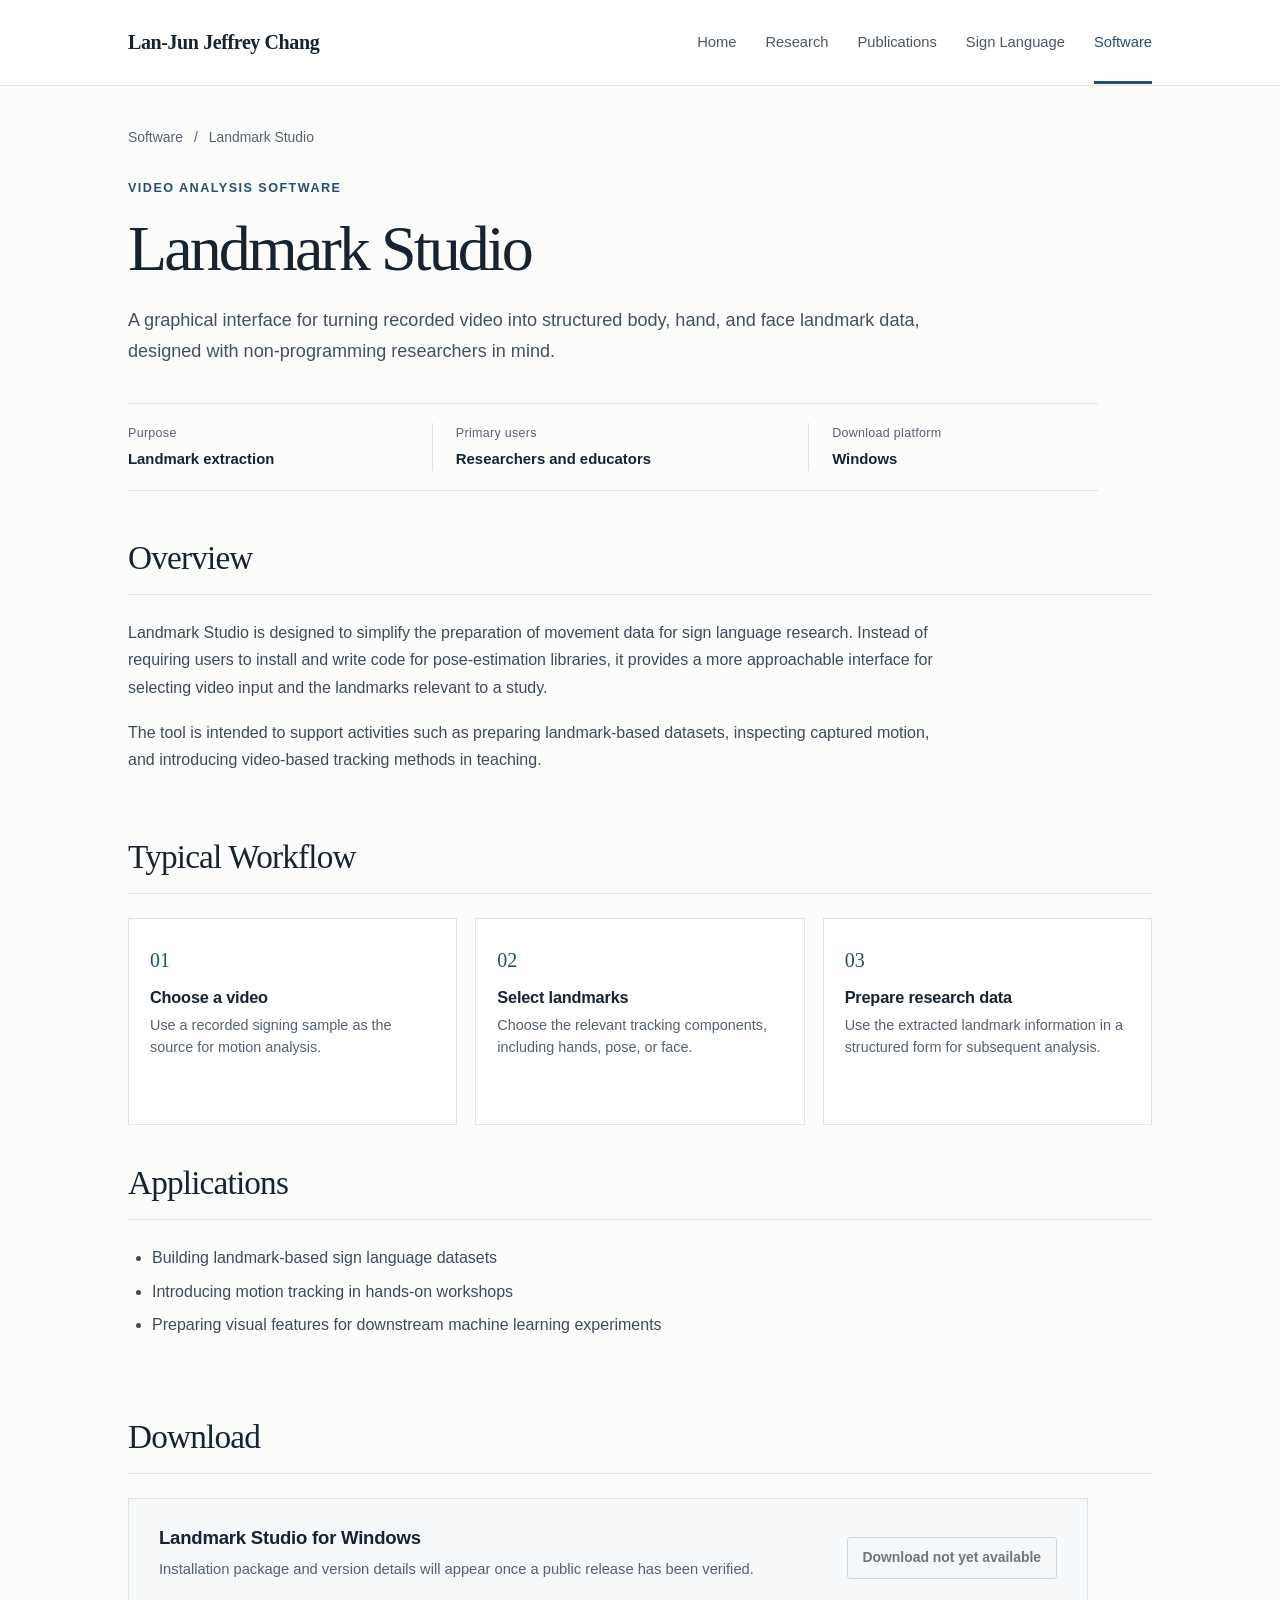
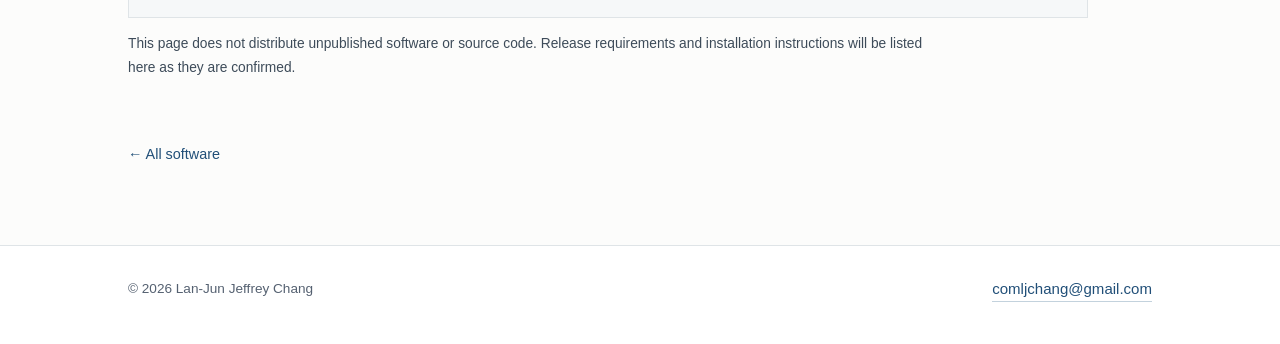
==== landmark-studio.html @ 0dfdbb39 "Add files via upload" ====
<!doctype html>
<html lang="en">
<head>
  <meta charset="utf-8">
  <meta name="viewport" content="width=device-width, initial-scale=1">
  <meta name="description" content="Landmark Studio: a graphical tool for extracting body, hand, and face landmarks from videos.">
  <meta name="theme-color" content="#ffffff">
  <title>Landmark Studio | Lan-Jun Jeffrey Chang</title>
  <link rel="icon" type="image/svg+xml" href="favicon.svg">
  <link rel="stylesheet" href="styles.css">
  <script src="software-links.js" defer></script>
  <script src="software-buttons.js" defer></script>
</head>
<body>
  <a class="skip-link" href="#main">Skip to content</a>
  <header class="site-header">
    <div class="container header-inner">
      <a class="site-name" href="index.html">Lan-Jun Jeffrey Chang</a>
      <nav class="site-nav" aria-label="Main navigation">
        <a href="index.html">Home</a>
        <a href="research.html">Research</a>
        <a href="publications.html">Publications</a>
        <a href="sign-language.html">Sign Language</a>
        <a href="software.html" aria-current="page">Software</a>
      </nav>
    </div>
  </header>
  <main id="main" class="container">
<nav class="breadcrumb" aria-label="Breadcrumb"><a href="software.html">Software</a><span aria-hidden="true">/</span><span>Landmark Studio</span></nav>
<section class="page-intro app-intro">
  <p class="eyebrow">Video analysis software</p>
  <h1>Landmark Studio</h1>
  <p class="summary">A graphical interface for turning recorded video into structured body, hand, and face landmark data, designed with non-programming researchers in mind.</p>
  <div class="app-quick-facts" aria-label="Software overview">
    <div><span class="fact-label">Purpose</span><strong>Landmark extraction</strong></div>
    <div><span class="fact-label">Primary users</span><strong>Researchers and educators</strong></div>
    <div><span class="fact-label">Download platform</span><strong>Windows</strong></div>
  </div>
</section>
<section class="content-section tool-overview">
  <h2>Overview</h2>
  <p>Landmark Studio is designed to simplify the preparation of movement data for sign language research. Instead of requiring users to install and write code for pose-estimation libraries, it provides a more approachable interface for selecting video input and the landmarks relevant to a study.</p>
  <p>The tool is intended to support activities such as preparing landmark-based datasets, inspecting captured motion, and introducing video-based tracking methods in teaching.</p>
</section>
<section class="content-section tool-workflow">
  <h2>Typical Workflow</h2>
  <ol class="workflow-grid">
    <li><span class="workflow-index">01</span><h3>Choose a video</h3><p>Use a recorded signing sample as the source for motion analysis.</p></li>
    <li><span class="workflow-index">02</span><h3>Select landmarks</h3><p>Choose the relevant tracking components, including hands, pose, or face.</p></li>
    <li><span class="workflow-index">03</span><h3>Prepare research data</h3><p>Use the extracted landmark information in a structured form for subsequent analysis.</p></li>
  </ol>
</section>
<section class="content-section">
  <h2>Applications</h2>
  <ul class="app-bullet-list">
    <li>Building landmark-based sign language datasets</li>
    <li>Introducing motion tracking in hands-on workshops</li>
    <li>Preparing visual features for downstream machine learning experiments</li>
  </ul>
</section>
<section class="content-section download-section" id="download">
  <h2>Download</h2>
  <div class="download-panel">
    <div>
      <h3>Landmark Studio for Windows</h3>
      <p>Installation package and version details will appear once a public release has been verified.</p>
      <p class="release-meta" data-release-version="landmark"></p>
    </div>
    <div class="download-panel-action">
      <a class="download-link" data-download-link="landmark" hidden href="#" target="_blank" rel="noopener noreferrer">Download for Windows <span aria-hidden="true">↗</span></a>
      <span class="download-unavailable" data-download-pending="landmark">Download not yet available</span>
    </div>
  </div>
  <p class="software-note">This page does not distribute unpublished software or source code. Release requirements and installation instructions will be listed here as they are confirmed.</p>
</section>
<p class="tool-back-link"><a href="software.html">← All software</a></p>
  </main>
  <footer class="site-footer">
    <div class="container footer-inner">
      <p>© 2026 Lan-Jun Jeffrey Chang</p>
      <a class="footer-email" href="mailto:comljchang@gmail.com">comljchang@gmail.com</a>
    </div>
  </footer>
</body>
</html>
---- styles.css ----
:root{
  color-scheme: light;
  --page:#fcfcfb;
  --paper:#ffffff;
  --ink:#162331;
  --muted:#556171;
  --soft:#737e89;
  --accent:#214f78;
  --accent-hover:#123957;
  --line:#dfe4e7;
  --soft-bg:#f6f8f9;
  --max:1080px;
}
*, *::before, *::after{box-sizing:border-box}
html{scroll-behavior:smooth}
body{margin:0;background:var(--page);color:var(--ink);font-family: -apple-system,BlinkMacSystemFont,"Segoe UI",Roboto,"Noto Sans",Arial,sans-serif;font-size:16px;line-height:1.72;-webkit-font-smoothing:antialiased}
a{color:var(--accent);text-underline-offset:3px}
a:hover{color:var(--accent-hover)}
a:focus-visible{outline:3px solid #729ec5;outline-offset:4px;border-radius:2px}
button:focus-visible{outline:3px solid #729ec5;outline-offset:4px}
img{max-width:100%;height:auto}
p{margin:0 0 1.1rem}
h1,h2,h3{margin:0;font-weight:600;line-height:1.23;letter-spacing:-.025em}
h1,h2{font-family:Georgia,"Times New Roman",serif}
h1{font-size:clamp(2.55rem,5vw,4.15rem);font-weight:500;line-height:1.08;letter-spacing:-.045em}
h2{font-size:clamp(1.65rem,2.6vw,2.1rem);font-weight:500}
h3{font-size:1.12rem;font-weight:650;letter-spacing:-.012em}
.container{max-width:var(--max);margin:0 auto;padding:0 28px}
.skip-link{position:absolute;z-index:10;top:-80px;left:15px;background:#fff;padding:8px 14px}
.skip-link:focus{top:9px}
.site-header{background:var(--paper);border-bottom:1px solid var(--line)}
.header-inner{display:flex;align-items:center;justify-content:space-between;min-height:85px;gap:20px}
.site-name{font-family:Georgia,"Times New Roman",serif;font-size:1.25rem;text-decoration:none;color:var(--ink);font-weight:600;letter-spacing:-.02em;white-space:nowrap}
.site-name:hover{color:var(--accent)}
.site-nav{display:flex;align-items:center;gap:29px;flex-wrap:wrap}
.site-nav a{font-size:.92rem;text-decoration:none;color:#4c5662;padding:29px 0 25px;border-bottom:3px solid transparent;white-space:nowrap}
.site-nav a:hover,.site-nav a[aria-current="page"]{color:var(--accent);border-bottom-color:var(--accent)}
.site-footer{border-top:1px solid var(--line);padding:30px 0 42px;margin-top:78px;background:var(--paper);font-size:.85rem;color:var(--muted)}
.footer-inner{display:flex;justify-content:space-between;align-items:center;gap:18px;flex-wrap:wrap}
.footer-inner p{margin:0}
.footer-links{display:flex;gap:20px;flex-wrap:wrap}
.footer-links a{text-decoration:none}
.footer-links a:hover{text-decoration:underline}
.home-intro{padding:76px 0 58px;display:grid;grid-template-columns:300px minmax(0,1fr);gap:65px;align-items:start}
.portrait{margin:0}
.portrait img{display:block;width:100%;aspect-ratio:4/5;object-fit:cover;object-position:center top;border:1px solid var(--line);background:#e7ebed}
.portrait figcaption{margin-top:10px;font-size:.75rem;color:var(--soft)}
.eyebrow{font-size:.79rem;font-weight:650;color:var(--accent);text-transform:uppercase;letter-spacing:.115em;margin:0 0 14px}
.home-intro .subtitle{font-size:1.16rem;color:var(--accent);margin:14px 0 24px;line-height:1.5}
.home-intro .bio{max-width:650px;font-size:1.025rem;color:#354453}
.home-intro .bio p:last-child{margin-bottom:0}
.academic-links{margin:22px 0 0;display:flex;align-items:center;gap:20px;flex-wrap:wrap;font-size:.91rem}
.academic-links a{font-weight:600;text-decoration:none;border-bottom:1px solid #aac1d2}
.academic-links a:hover{border-bottom-color:currentColor}
.section{padding:39px 0 7px}
.section-title{border-bottom:1px solid var(--line);padding-bottom:15px;margin-bottom:24px}
.section-title h2{margin:0}
.section-intro{max-width:790px;color:var(--muted);margin-top:12px}
.interests{display:grid;grid-template-columns:repeat(2,minmax(0,1fr));gap:10px 38px;list-style:none;padding:0;margin:0}
.interests li{border-bottom:1px solid #e8ecee;padding:11px 0 13px;display:flex;gap:12px;color:#344454}
.interests li::before{content:"";width:6px;height:6px;margin-top:11px;flex:0 0 auto;background:var(--accent);border-radius:50%}
.experience-grid{display:grid;grid-template-columns:1fr 1fr;gap:52px}
.entry{display:grid;grid-template-columns:112px 1fr;gap:18px;padding:20px 0;border-bottom:1px solid #e5e9ed}
.entry:first-child{padding-top:5px}
.entry .date{font-size:.87rem;color:var(--muted);padding-top:2px;white-space:nowrap}
.entry h3{font-size:1.02rem;margin-bottom:6px}
.entry p{font-size:.92rem;color:var(--muted);margin:0;line-height:1.55}
.paper{display:grid;grid-template-columns:61px 1fr;gap:20px;padding:20px 0 22px;border-bottom:1px solid #e5e9ed}
.paper:first-child{padding-top:1px}
.paper-year{font-size:.91rem;color:var(--muted);padding-top:2px}
.paper h3{font-size:1.08rem;line-height:1.45;font-weight:650;margin:0 0 7px}
.paper h3 a{text-decoration:none;color:var(--ink)}
.paper h3 a:hover{text-decoration:underline;color:var(--accent)}
.paper p{margin:0 0 7px;color:var(--muted);font-size:.94rem}
.paper .journal{font-style:italic}
.paper-links{margin-top:4px;display:flex;gap:18px;flex-wrap:wrap;font-size:.88rem}
.paper-links a{text-decoration:none;font-weight:600}
.text-link{display:inline-block;text-decoration:none;font-size:.94rem;font-weight:650;margin-top:18px}
.text-link:hover{text-decoration:underline}
.page-intro{padding:65px 0 35px;max-width:850px}
.page-intro .summary{font-size:1.13rem;color:#42515f;max-width:760px;margin:22px 0 0}
.content-section{padding:34px 0 12px}
.content-section h2{border-bottom:1px solid var(--line);padding-bottom:15px;margin-bottom:24px}
.content-section h3{margin:24px 0 9px}
.content-section p{max-width:810px;color:#3d4b59}
.content-section ul{padding-left:24px;color:#3d4b59}
.content-section li{padding-bottom:6px;max-width:770px}
.project{padding:17px 0 24px;border-bottom:1px solid #e5e9ed}
.project:first-child{padding-top:0}
.project h3{margin:0 0 10px;font-size:1.16rem}
.project p{margin-bottom:8px}
.project .project-keywords{font-size:.86rem;color:var(--muted);margin:10px 0 0}
.note{border-left:3px solid #8eaac1;background:var(--soft-bg);padding:15px 19px;font-size:.89rem;color:var(--muted);max-width:820px;margin-top:22px}
.stack{display:grid;grid-template-columns:1fr 1fr;gap:42px;margin-top:6px}
.stack h3{margin-top:0}
.small-list{list-style:none;margin:0;padding:0}
.small-list li{padding:9px 0;border-bottom:1px solid #e5e9ed;color:#3e4c59}
.contact-inline{font-size:.95rem;color:var(--muted)}
@media(max-width:900px){.home-intro{grid-template-columns:260px 1fr;gap:36px;padding-top:52px}.experience-grid{gap:30px}.entry{grid-template-columns:1fr;gap:0}.site-nav{gap:18px}}
@media(max-width:690px){.container{padding:0 21px}.header-inner{display:block;padding-top:14px;padding-bottom:9px;min-height:auto}.site-name{display:block;font-size:1.21rem}.site-nav{gap:21px;margin-top:8px;flex-wrap:nowrap;overflow-x:auto;scrollbar-width:thin}.site-nav a{font-size:.86rem;padding:12px 0 10px}.home-intro{display:flex;flex-direction:column;gap:30px;padding:35px 0 30px}.portrait{width:min(100%,300px)}.portrait figcaption{margin-top:7px}.home-intro .subtitle{margin:14px 0 20px}.interests,.experience-grid,.stack{grid-template-columns:1fr}.section{padding-top:28px}.page-intro{padding:45px 0 22px}.page-intro .summary{font-size:1.045rem}.site-footer{margin-top:55px}.entry{grid-template-columns:98px 1fr;gap:12px}}
@media(max-width:385px){.container{padding:0 16px}.paper{grid-template-columns:1fr;gap:5px}.entry{grid-template-columns:1fr;gap:2px}.site-nav{gap:18px}}
@media(prefers-reduced-motion:reduce){html{scroll-behavior:auto}}

/* Scholar site updates — November 2026 */
.home-intro{grid-template-columns:280px minmax(0,1fr);gap:56px;padding:76px 0 46px}
.portrait img{aspect-ratio:1157/1536;object-fit:contain;object-position:center top;border:1px solid var(--line);background:#f3f5f7}
.home-intro .bio{font-size:1rem;max-width:730px}
.contact-link,.footer-email{font-size:.94rem;text-decoration:none;color:var(--accent);border-bottom:1px solid #c3d2dd}
.contact-link:hover,.footer-email:hover{border-bottom-color:var(--accent)}
.section{padding:39px 0 14px}
.timeline{max-width:900px}
.timeline .entry{grid-template-columns:165px minmax(0,1fr);gap:22px;padding:19px 0 21px}
.timeline .entry .date{font-size:.88rem;white-space:normal}
.timeline .entry h3{font-size:1.06rem;line-height:1.48}
.timeline .entry p{font-size:.95rem;color:#4b5965}
.timeline .entry .detail{margin-top:9px;color:#56636f;font-size:.9rem;line-height:1.65;max-width:680px}
.interests{grid-template-columns:repeat(2,minmax(0,1fr))}
.teaching-photo{margin:9px 0 34px;max-width:960px}
.teaching-photo img{display:block;width:100%;height:auto;border:1px solid var(--line);background:#f4f5f6}
.teaching-photo figcaption{font-size:.81rem;line-height:1.6;color:var(--muted);margin-top:9px}
@media(max-width:900px){.home-intro{grid-template-columns:240px 1fr;gap:33px;padding-top:52px}.timeline .entry{grid-template-columns:140px 1fr}}
@media(max-width:690px){.home-intro{display:flex;flex-direction:column;gap:28px;padding:35px 0 25px}.portrait{width:min(100%,265px)}.timeline .entry{grid-template-columns:122px 1fr;gap:12px}.interests{grid-template-columns:1fr}.teaching-photo{margin:8px 0 27px}}
@media(max-width:420px){.timeline .entry{grid-template-columns:1fr;gap:6px}}

/* Sign Language: accessible software tools */
.mission-section{padding-top:8px}
.mission-section p{max-width:860px}
.software-section{padding-top:28px}
.software-section > p{max-width:890px}
.software-grid{display:grid;grid-template-columns:repeat(2,minmax(0,1fr));gap:22px;margin-top:23px}
.software-item{border:1px solid var(--line);background:var(--paper);padding:26px 25px 25px;display:flex;flex-direction:column;align-items:flex-start;min-height:286px}
.software-item h3{margin:0 0 11px;font-size:1.1rem}
.software-item p{margin:0 0 24px;font-size:.95rem;line-height:1.66;color:#455464}
.download-unavailable,.download-link{display:inline-block;margin-top:auto;padding:10px 15px;font-size:.87rem;font-weight:600;line-height:1.4;border:1px solid #cdd7de;border-radius:3px}
.download-unavailable{background:#f4f6f7;color:#6c7680;cursor:not-allowed}
.download-link{background:var(--accent);color:#fff;text-decoration:none;border-color:var(--accent)}
.download-link:hover{background:var(--accent-hover);border-color:var(--accent-hover);color:#fff}
.software-note{font-size:.86rem;color:var(--muted);margin-top:14px}
@media(max-width:690px){.software-grid{grid-template-columns:1fr;gap:15px}.software-item{min-height:unset;padding:21px 19px}}

/* Ongoing avatar modeling project */
.project-status{font-size:.88rem;color:var(--muted);font-style:italic;margin-top:9px}

/* Academic software directory and individual tool pages. */
.breadcrumb{display:flex;gap:11px;align-items:center;padding:40px 0 0;font-size:.87rem;color:var(--muted)}
.breadcrumb a{color:var(--muted);text-decoration:none}
.breadcrumb a:hover{color:var(--accent);text-decoration:underline}
.app-intro{padding-top:28px;max-width:970px;padding-bottom:28px}
.tool-list-intro{padding-bottom:35px}
.app-intro .summary,.tool-list-intro .summary{max-width:810px}
.app-quick-facts{display:grid;grid-template-columns:1fr 1.25fr 1fr;gap:14px;border-top:1px solid var(--line);border-bottom:1px solid var(--line);margin-top:36px;padding:19px 0}
.app-quick-facts div{display:flex;flex-direction:column;gap:4px;padding-right:22px}
.app-quick-facts div+div{border-left:1px solid var(--line);padding-left:23px}
.fact-label{color:var(--muted);font-size:.78rem;letter-spacing:.025em}
.app-quick-facts strong{font-size:.93rem;font-weight:600;line-height:1.5}
.software-title-link{color:var(--ink);text-decoration:none}
.software-title-link:hover{color:var(--accent);text-decoration:underline}
.tool-type{font-size:.76rem!important;color:var(--accent)!important;font-weight:650;text-transform:uppercase;letter-spacing:.09em;margin-bottom:8px!important}
.software-item{min-height:305px}
.software-item .software-actions{margin-top:auto;display:flex;gap:10px 17px;align-items:center;flex-wrap:wrap}
.software-item .software-actions .plain-action{font-size:.87rem;font-weight:650;text-decoration:none}
.software-item .software-actions .plain-action:hover{text-decoration:underline}
.software-item .download-unavailable,.software-item .download-link{margin:0;padding:8px 11px;font-size:.8rem}
.software-item .download-unavailable{font-weight:500}
.software-directory{padding-top:15px}
.software-directory-grid{margin-top:16px}
.software-directory-grid .software-item{min-height:400px}
.simple-feature-list{margin:0 0 25px!important;padding:0 0 0 19px!important;font-size:.89rem;line-height:1.5;color:var(--muted)!important}
.simple-feature-list li{padding-bottom:4px!important}
.software-context p{max-width:855px}
.software-small-backlink{font-size:.94rem}
.tool-overview{padding-top:19px}
.tool-workflow{padding-bottom:0}
.workflow-grid{display:grid;grid-template-columns:repeat(3,minmax(0,1fr));gap:18px;list-style:none;counter-reset:none;padding:0!important;margin:12px 0 4px!important}
.workflow-grid li{border:1px solid var(--line);background:var(--paper);padding:24px 21px 26px;min-height:207px;max-width:none}
.workflow-grid h3{font-size:1.02rem;margin:9px 0 7px}
.workflow-grid p{font-size:.9rem;line-height:1.55;color:var(--muted);margin-bottom:0}
.workflow-index{font-family:Georgia,serif;color:var(--accent);font-size:1.25rem}
.app-bullet-list{padding-left:23px}
.app-bullet-list li{max-width:900px}
.download-panel{border:1px solid var(--line);background:var(--soft-bg);padding:28px 30px;display:grid;grid-template-columns:minmax(0,1fr) auto;gap:28px;align-items:center;max-width:960px}
.download-panel h3{margin:0 0 7px!important;font-size:1.16rem}
.download-panel p{font-size:.92rem;margin:0 0 7px;max-width:680px;color:var(--muted)}
.download-panel .download-link,.download-panel .download-unavailable{white-space:nowrap;margin:0}
.release-meta:empty{display:none}
.download-panel-action{display:flex;justify-content:flex-end}
.download-section{padding-top:44px}
.tool-back-link{font-size:.9rem;margin:33px 0 20px}
.tool-back-link a{text-decoration:none}
.tool-back-link a:hover{text-decoration:underline}
[hidden]{display:none!important}
@media(max-width:800px){.app-quick-facts{grid-template-columns:repeat(3,1fr)}.workflow-grid{gap:11px}.workflow-grid li{padding:19px 15px}.download-panel{grid-template-columns:1fr;gap:15px}.download-panel-action{justify-content:flex-start}}
@media(max-width:690px){.breadcrumb{padding-top:28px}.app-quick-facts{grid-template-columns:1fr;gap:0;padding:8px 0}.app-quick-facts div{padding:10px 0}.app-quick-facts div+div{border-left:none;border-top:1px solid var(--line);padding-left:0}.workflow-grid{grid-template-columns:1fr;gap:10px}.workflow-grid li{min-height:unset}.software-directory-grid .software-item{min-height:unset}.download-panel{padding:21px 19px}}
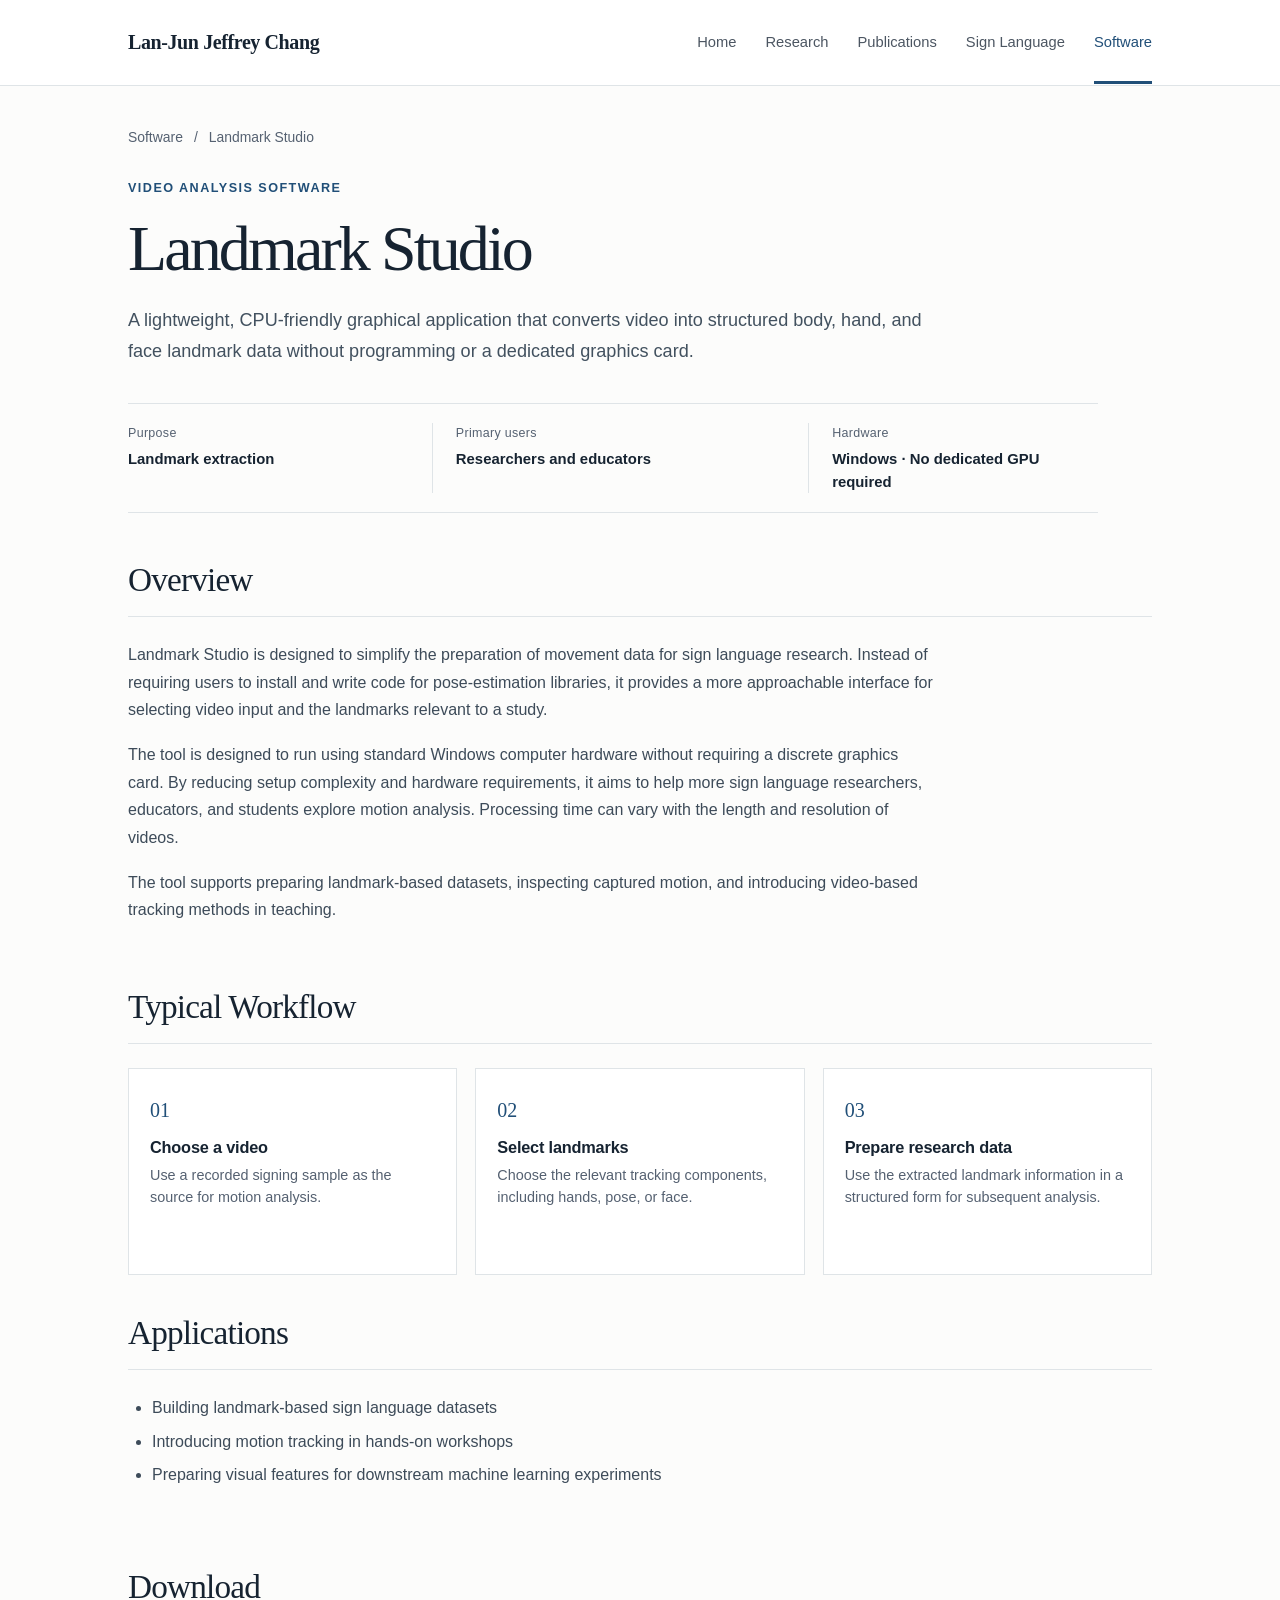
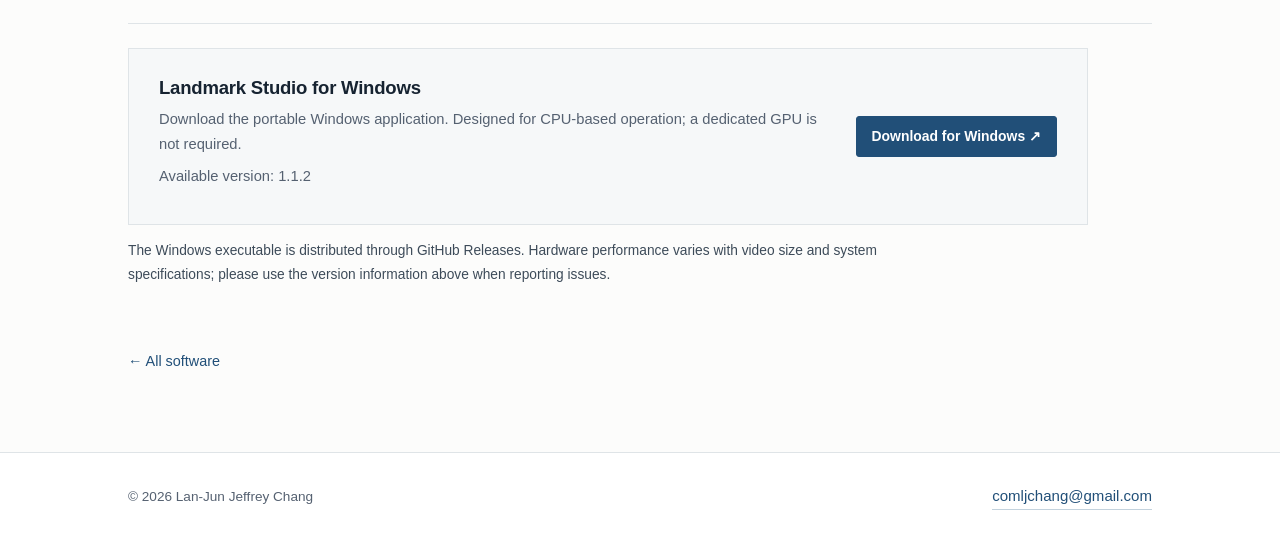
==== commit 0e9ab02f: "Add files via upload" ====
--- a/landmark-studio.html
+++ b/landmark-studio.html
@@ -30,17 +30,17 @@
 <section class="page-intro app-intro">
   <p class="eyebrow">Video analysis software</p>
   <h1>Landmark Studio</h1>
-  <p class="summary">A graphical interface for turning recorded video into structured body, hand, and face landmark data, designed with non-programming researchers in mind.</p>
+  <p class="summary">A lightweight, CPU-friendly graphical application that converts video into structured body, hand, and face landmark data without programming or a dedicated graphics card.</p>
   <div class="app-quick-facts" aria-label="Software overview">
     <div><span class="fact-label">Purpose</span><strong>Landmark extraction</strong></div>
     <div><span class="fact-label">Primary users</span><strong>Researchers and educators</strong></div>
-    <div><span class="fact-label">Download platform</span><strong>Windows</strong></div>
+    <div><span class="fact-label">Hardware</span><strong>Windows · No dedicated GPU required</strong></div>
   </div>
 </section>
 <section class="content-section tool-overview">
   <h2>Overview</h2>
   <p>Landmark Studio is designed to simplify the preparation of movement data for sign language research. Instead of requiring users to install and write code for pose-estimation libraries, it provides a more approachable interface for selecting video input and the landmarks relevant to a study.</p>
-  <p>The tool is intended to support activities such as preparing landmark-based datasets, inspecting captured motion, and introducing video-based tracking methods in teaching.</p>
+  <p>The tool is designed to run using standard Windows computer hardware without requiring a discrete graphics card. By reducing setup complexity and hardware requirements, it aims to help more sign language researchers, educators, and students explore motion analysis. Processing time can vary with the length and resolution of videos.</p><p>The tool supports preparing landmark-based datasets, inspecting captured motion, and introducing video-based tracking methods in teaching.</p>
 </section>
 <section class="content-section tool-workflow">
   <h2>Typical Workflow</h2>
@@ -63,7 +63,7 @@
   <div class="download-panel">
     <div>
       <h3>Landmark Studio for Windows</h3>
-      <p>Installation package and version details will appear once a public release has been verified.</p>
+      <p>Download the portable Windows application. Designed for CPU-based operation; a dedicated GPU is not required.</p>
       <p class="release-meta" data-release-version="landmark"></p>
     </div>
     <div class="download-panel-action">
@@ -71,7 +71,7 @@
       <span class="download-unavailable" data-download-pending="landmark">Download not yet available</span>
     </div>
   </div>
-  <p class="software-note">This page does not distribute unpublished software or source code. Release requirements and installation instructions will be listed here as they are confirmed.</p>
+  <p class="software-note">The Windows executable is distributed through GitHub Releases. Hardware performance varies with video size and system specifications; please use the version information above when reporting issues.</p>
 </section>
 <p class="tool-back-link"><a href="software.html">← All software</a></p>
   </main>
--- a/styles.css
+++ b/styles.css
@@ -191,3 +191,18 @@
 [hidden]{display:none!important}
 @media(max-width:800px){.app-quick-facts{grid-template-columns:repeat(3,1fr)}.workflow-grid{gap:11px}.workflow-grid li{padding:19px 15px}.download-panel{grid-template-columns:1fr;gap:15px}.download-panel-action{justify-content:flex-start}}
 @media(max-width:690px){.breadcrumb{padding-top:28px}.app-quick-facts{grid-template-columns:1fr;gap:0;padding:8px 0}.app-quick-facts div{padding:10px 0}.app-quick-facts div+div{border-left:none;border-top:1px solid var(--line);padding-left:0}.workflow-grid{grid-template-columns:1fr;gap:10px}.workflow-grid li{min-height:unset}.software-directory-grid .software-item{min-height:unset}.download-panel{padding:21px 19px}}
+
+/* Research demonstration: intentionally restrained academic design */
+.recognition-section{padding-top:35px}
+.recognition-feature{display:grid;grid-template-columns:minmax(0,1fr) 240px;gap:28px;align-items:center;border:1px solid var(--line);background:#fff;padding:28px 30px}
+.recognition-feature h3{font-family:Georgia,"Times New Roman",serif;font-size:1.52rem;font-weight:500;letter-spacing:-.025em;margin:0 0 15px}
+.recognition-feature p{margin-bottom:11px;max-width:705px}
+.recognition-feature .tool-type{margin-bottom:9px!important}
+.recognition-feature .recognition-context{color:var(--muted);font-size:.94rem}
+.recognition-meta{display:flex;flex-wrap:wrap;gap:7px 13px;margin-top:18px}
+.recognition-meta span{color:#617080;font-size:.79rem;border:1px solid var(--line);padding:4px 9px}
+.recognition-feature-action{display:flex;flex-direction:column;align-items:flex-start;justify-content:center;gap:9px}
+.recognition-open-link{display:inline-block;text-align:center;margin:0;white-space:nowrap}
+.recognition-feature .recognition-external-note{font-size:.8rem;color:var(--muted);margin:0;line-height:1.5}
+@media(max-width:780px){.recognition-feature{grid-template-columns:1fr;padding:23px 20px;gap:21px}.recognition-feature-action{align-items:flex-start}}
+@media(max-width:400px){.recognition-open-link{white-space:normal}}
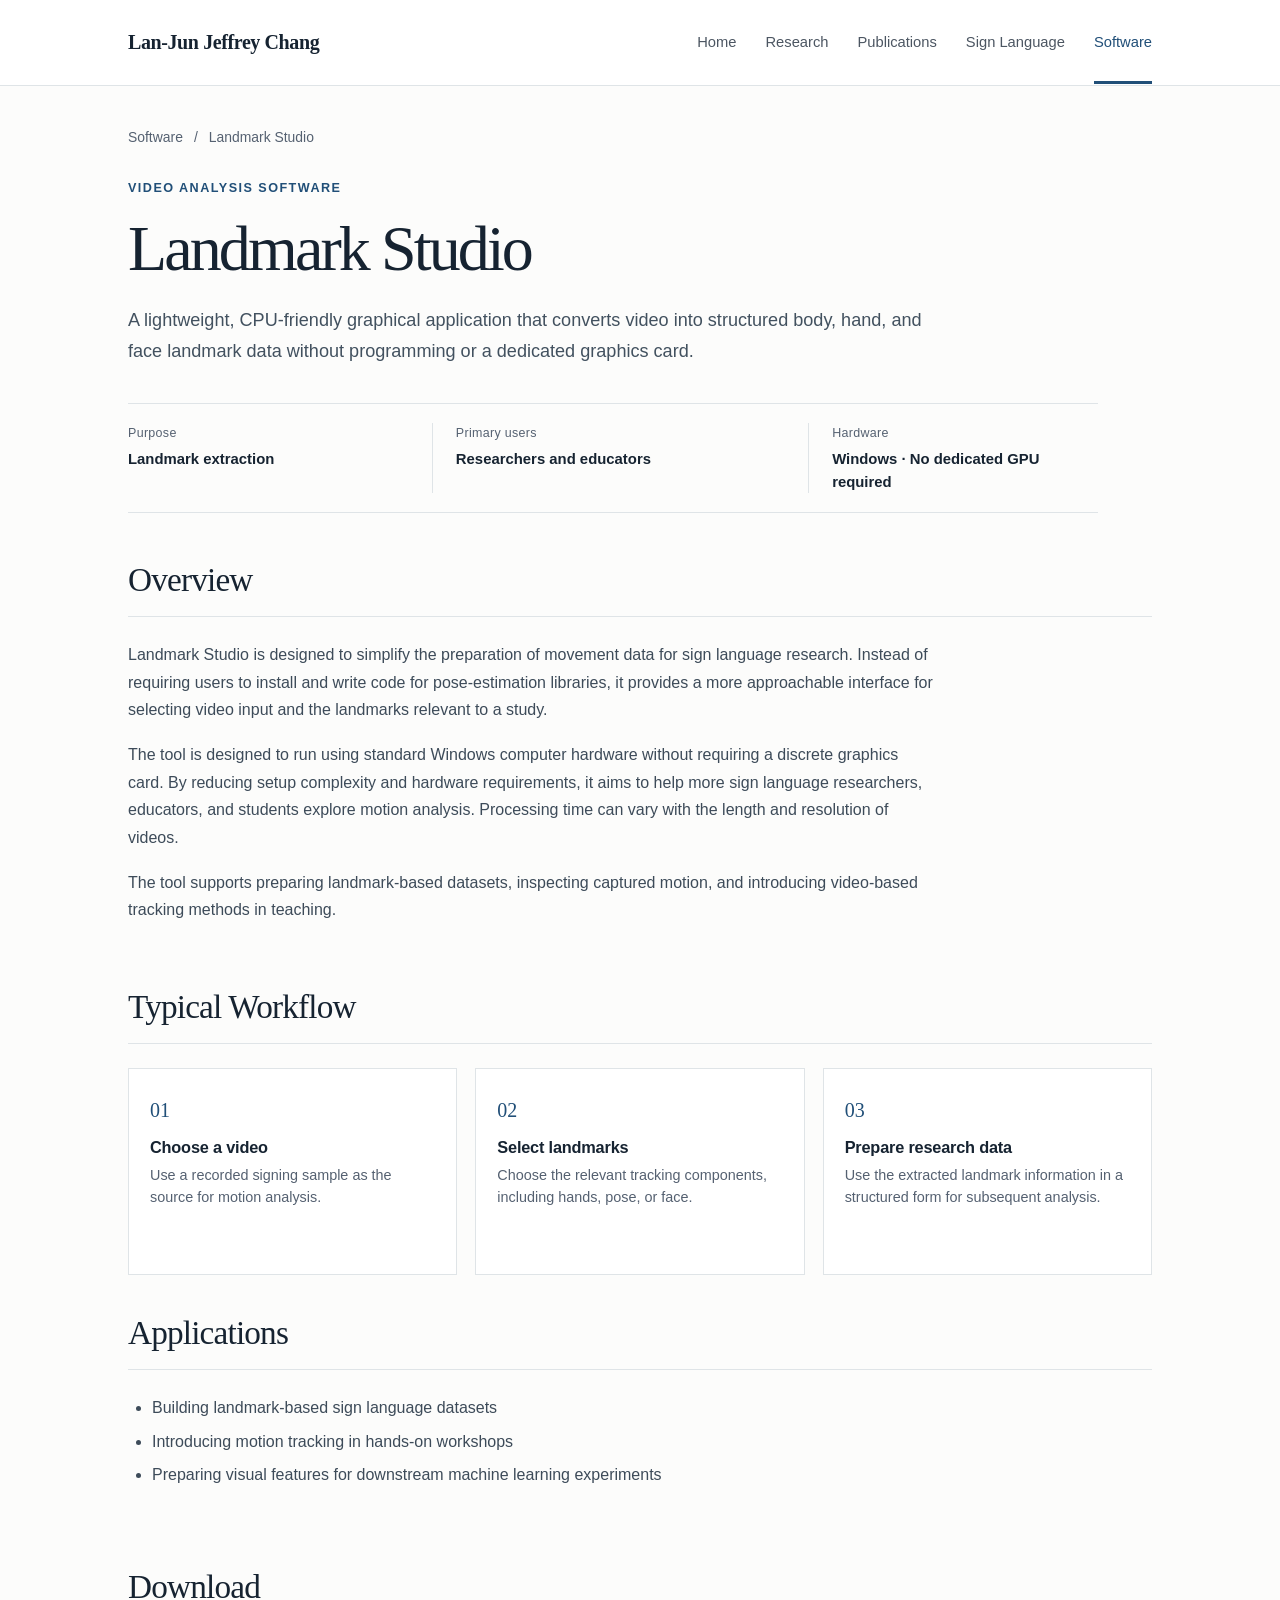
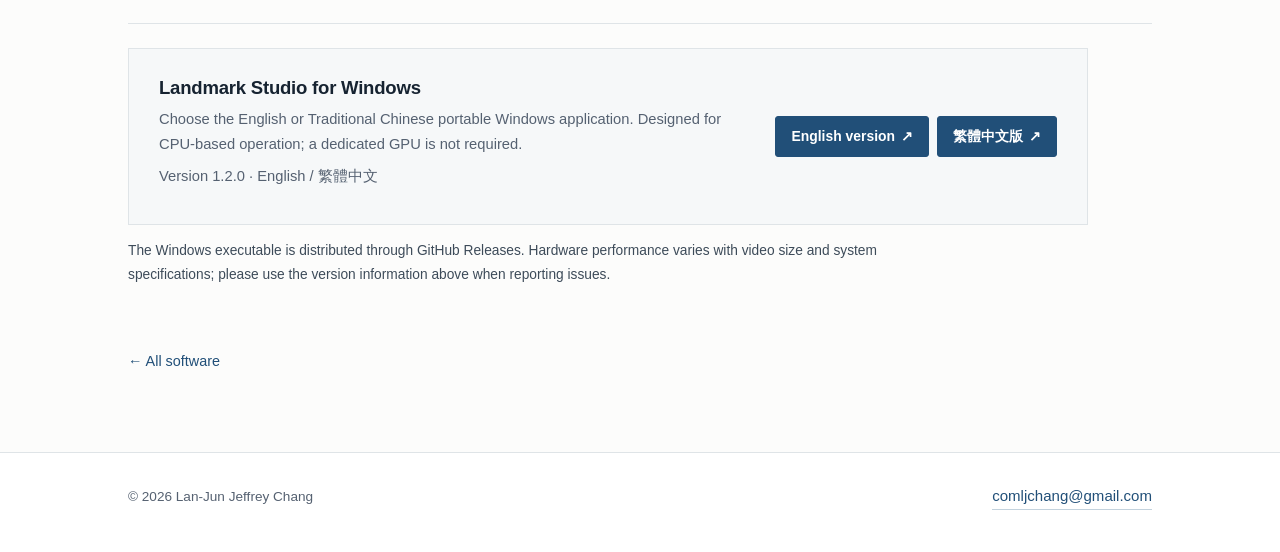
==== commit 15eb09b7: "Add files via upload" ====
--- a/landmark-studio.html
+++ b/landmark-studio.html
@@ -10,6 +10,9 @@
   <link rel="stylesheet" href="styles.css">
   <script src="software-links.js" defer></script>
   <script src="software-buttons.js" defer></script>
+  <!-- Cloudflare Web Analytics -->
+  <script type="module" src="https://static.cloudflareinsights.com/beacon.min.js" data-cf-beacon='{"token":"f5f87599f31e4d71a6280b4d701c4378"}'></script>
+  <!-- End Cloudflare Web Analytics -->
 </head>
 <body>
   <a class="skip-link" href="#main">Skip to content</a>
@@ -63,12 +66,14 @@
   <div class="download-panel">
     <div>
       <h3>Landmark Studio for Windows</h3>
-      <p>Download the portable Windows application. Designed for CPU-based operation; a dedicated GPU is not required.</p>
-      <p class="release-meta" data-release-version="landmark"></p>
+      <p>Choose the English or Traditional Chinese portable Windows application. Designed for CPU-based operation; a dedicated GPU is not required.</p>
+      <p class="release-meta" data-release-version="landmark">Version 1.2.0 · English / 繁體中文</p>
     </div>
     <div class="download-panel-action">
-      <a class="download-link" data-download-link="landmark" hidden href="#" target="_blank" rel="noopener noreferrer">Download for Windows <span aria-hidden="true">↗</span></a>
-      <span class="download-unavailable" data-download-pending="landmark">Download not yet available</span>
+      <div class="language-downloads" role="group" aria-label="Landmark Studio downloads by language">
+          <a class="download-link" data-download-link="landmark.en" href="https://github.com/Jeffrey9049/Jeffrey9049.github.io/releases/download/2/SignLanguage-Landmark--1.2.0.exe" target="_blank" rel="noopener noreferrer" lang="en" aria-label="Download Landmark Studio 1.2.0, English version">English version <span aria-hidden="true">↗</span></a>
+          <a class="download-link" data-download-link="landmark.zh" href="https://github.com/Jeffrey9049/Jeffrey9049.github.io/releases/download/V1.1.2/Landmarkzh-1.2.0.exe" target="_blank" rel="noopener noreferrer" lang="zh-Hant" aria-label="下載 Landmark Studio 1.2.0，繁體中文版">繁體中文版 <span aria-hidden="true">↗</span></a>
+        </div>
     </div>
   </div>
   <p class="software-note">The Windows executable is distributed through GitHub Releases. Hardware performance varies with video size and system specifications; please use the version information above when reporting issues.</p>
--- a/styles.css
+++ b/styles.css
@@ -206,3 +206,34 @@
 .recognition-feature .recognition-external-note{font-size:.8rem;color:var(--muted);margin:0;line-height:1.5}
 @media(max-width:780px){.recognition-feature{grid-template-columns:1fr;padding:23px 20px;gap:21px}.recognition-feature-action{align-items:flex-start}}
 @media(max-width:400px){.recognition-open-link{white-space:normal}}
+
+/* Academic contact details directly beneath the homepage portrait. */
+.portrait-column { min-width:0; }
+.portrait-contact { display:grid; gap:12px; margin-top:19px; font-style:normal; font-size:.91rem; }
+.portrait-contact-row { display:grid; grid-template-columns:72px minmax(0,1fr); gap:11px; align-items:baseline; }
+.portrait-contact-label { font-size:.78rem; letter-spacing:.02em; font-weight:600; color:var(--muted); }
+.portrait-contact a { color:var(--accent); text-decoration:none; overflow-wrap:anywhere; line-height:1.4; }
+.portrait-contact a:hover { text-decoration:underline; }
+@media(max-width:690px) {
+  .portrait-column { width:min(100%, 300px); }
+  .portrait { width:100%; }
+}
+
+
+/* Bilingual downloads: equal emphasis for English and Traditional Chinese editions. */
+.language-availability{font-size:.94rem;color:var(--muted);margin-top:12px;max-width:780px}
+.software-item .software-version{font-size:.82rem;line-height:1.45;color:var(--accent);margin:-5px 0 13px}
+.language-downloads{display:flex;flex-wrap:wrap;gap:8px;align-items:center}
+.language-downloads .download-link{margin:0;white-space:normal;display:inline-flex;align-items:center;justify-content:center;gap:6px;text-align:center}
+.software-item .language-downloads{width:100%}
+.software-item .software-actions{width:100%;align-items:flex-start;flex-direction:column;gap:12px}
+.software-item .language-downloads .download-link{font-size:.82rem;padding:9px 12px}
+.download-panel-action .language-downloads{justify-content:flex-end}
+@media(max-width:800px){.download-panel-action .language-downloads{justify-content:flex-start}}
+@media(max-width:420px){.language-downloads{width:100%}.download-panel-action .language-downloads .download-link{flex:1 1 auto}}
+
+/* Make all five navigation items visible on narrow screens, rather than clipping the final tab. */
+@media(max-width:690px){
+  .site-nav{flex-wrap:wrap;overflow:visible;column-gap:16px;row-gap:0}
+  .site-nav a{padding:8px 0 7px}
+}
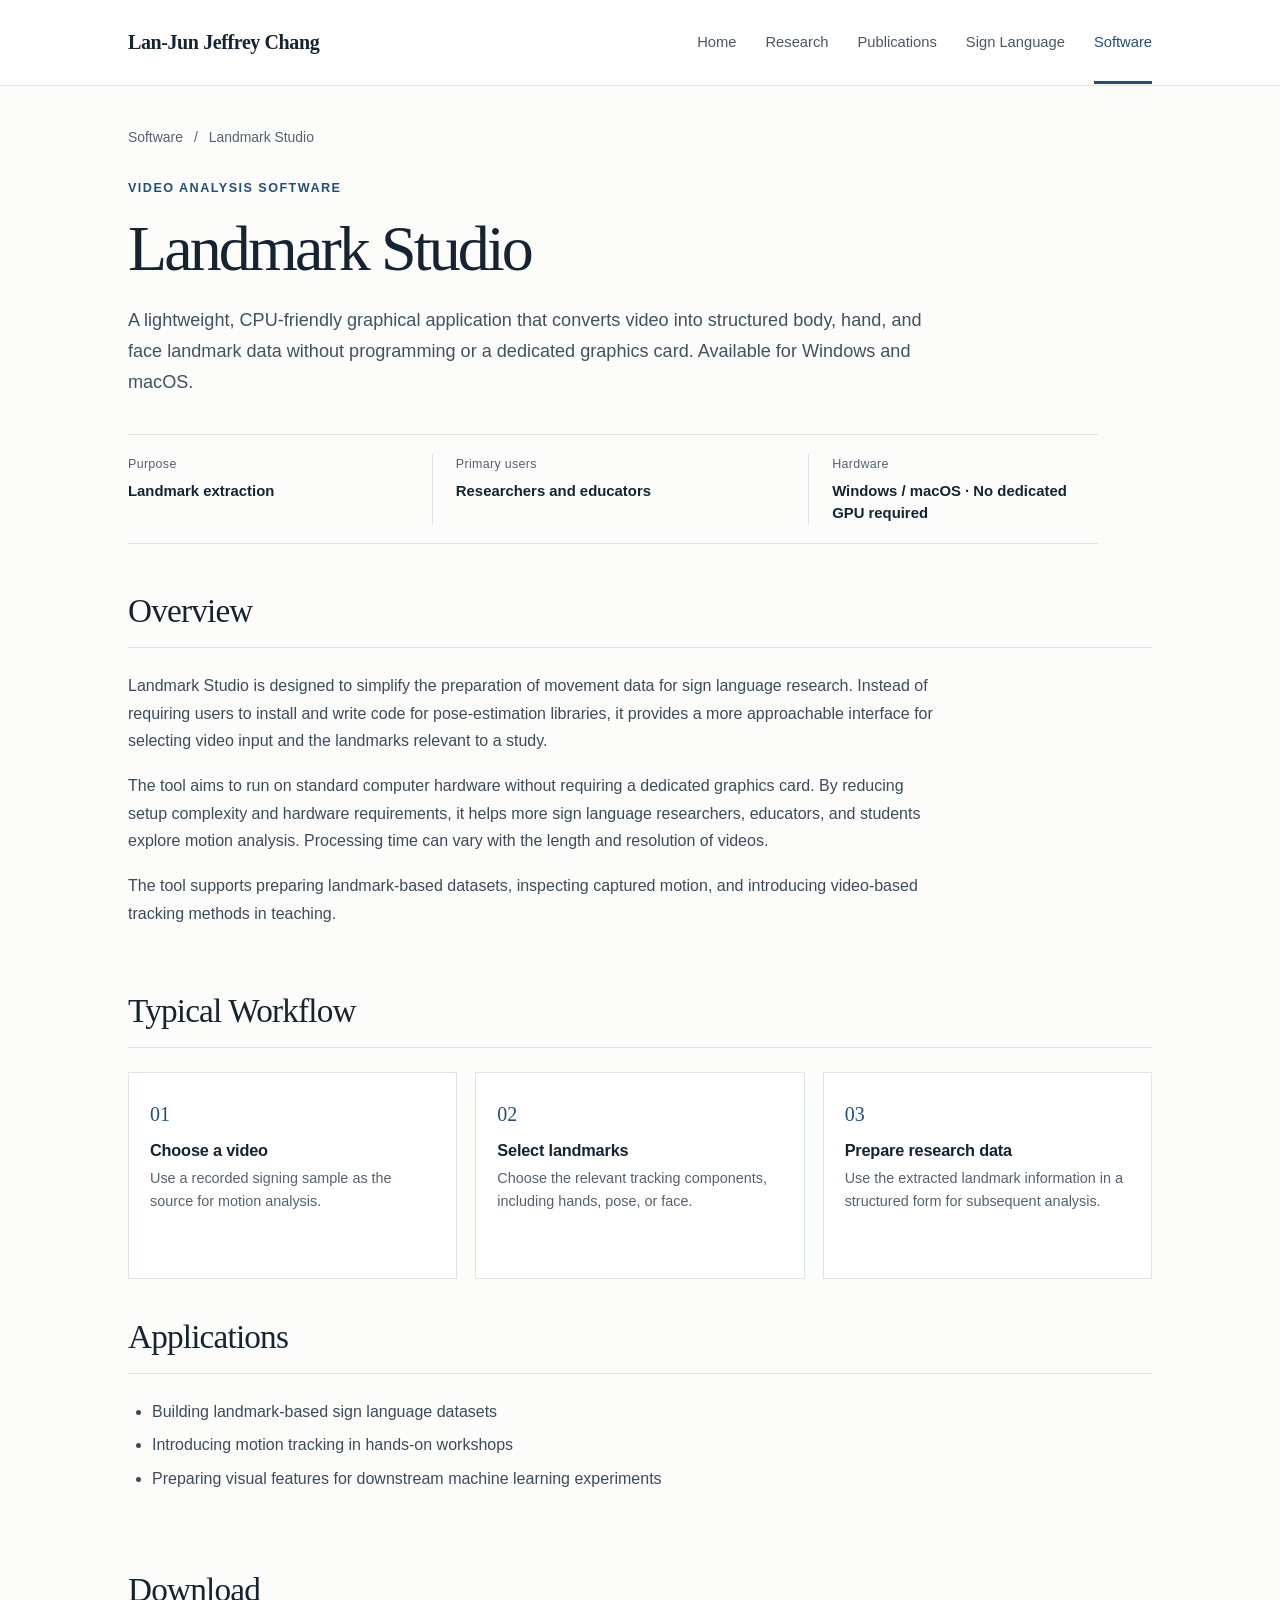
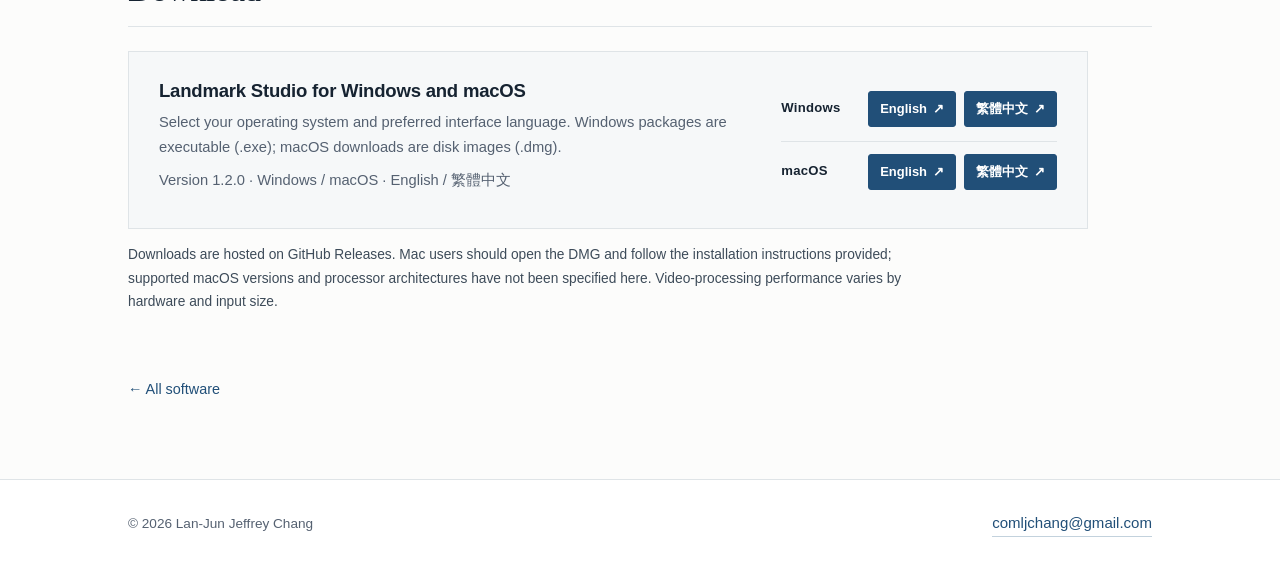
==== commit 3468ec26: "Add files via upload" ====
--- a/landmark-studio.html
+++ b/landmark-studio.html
@@ -1,90 +1,85 @@
-<!doctype html>
+<!DOCTYPE html>
+
 <html lang="en">
 <head>
-  <meta charset="utf-8">
-  <meta name="viewport" content="width=device-width, initial-scale=1">
-  <meta name="description" content="Landmark Studio: a graphical tool for extracting body, hand, and face landmarks from videos.">
-  <meta name="theme-color" content="#ffffff">
-  <title>Landmark Studio | Lan-Jun Jeffrey Chang</title>
-  <link rel="icon" type="image/svg+xml" href="favicon.svg">
-  <link rel="stylesheet" href="styles.css">
-  <script src="software-links.js" defer></script>
-  <script src="software-buttons.js" defer></script>
-  <!-- Cloudflare Web Analytics -->
-  <script type="module" src="https://static.cloudflareinsights.com/beacon.min.js" data-cf-beacon='{"token":"f5f87599f31e4d71a6280b4d701c4378"}'></script>
-  <!-- End Cloudflare Web Analytics -->
+<meta charset="utf-8"/>
+<meta content="width=device-width, initial-scale=1" name="viewport"/>
+<meta content="Landmark Studio: a graphical tool for extracting body, hand, and face landmarks from videos." name="description"/>
+<meta content="#ffffff" name="theme-color"/>
+<title>Landmark Studio | Lan-Jun Jeffrey Chang</title>
+<link href="favicon.svg" rel="icon" type="image/svg+xml"/>
+<link href="styles.css" rel="stylesheet"/>
+<script defer="" src="software-links.js"></script>
+<script defer="" src="software-buttons.js"></script>
+<!-- Cloudflare Web Analytics -->
+<script data-cf-beacon='{"token":"f5f87599f31e4d71a6280b4d701c4378"}' src="https://static.cloudflareinsights.com/beacon.min.js" type="module"></script>
+<!-- End Cloudflare Web Analytics -->
 </head>
 <body>
-  <a class="skip-link" href="#main">Skip to content</a>
-  <header class="site-header">
-    <div class="container header-inner">
-      <a class="site-name" href="index.html">Lan-Jun Jeffrey Chang</a>
-      <nav class="site-nav" aria-label="Main navigation">
-        <a href="index.html">Home</a>
-        <a href="research.html">Research</a>
-        <a href="publications.html">Publications</a>
-        <a href="sign-language.html">Sign Language</a>
-        <a href="software.html" aria-current="page">Software</a>
-      </nav>
-    </div>
-  </header>
-  <main id="main" class="container">
-<nav class="breadcrumb" aria-label="Breadcrumb"><a href="software.html">Software</a><span aria-hidden="true">/</span><span>Landmark Studio</span></nav>
+<a class="skip-link" href="#main">Skip to content</a>
+<header class="site-header">
+<div class="container header-inner">
+<a class="site-name" href="index.html">Lan-Jun Jeffrey Chang</a>
+<nav aria-label="Main navigation" class="site-nav">
+<a href="index.html">Home</a>
+<a href="research.html">Research</a>
+<a href="publications.html">Publications</a>
+<a href="sign-language.html">Sign Language</a>
+<a aria-current="page" href="software.html">Software</a>
+</nav>
+</div>
+</header>
+<main class="container" id="main">
+<nav aria-label="Breadcrumb" class="breadcrumb"><a href="software.html">Software</a><span aria-hidden="true">/</span><span>Landmark Studio</span></nav>
 <section class="page-intro app-intro">
-  <p class="eyebrow">Video analysis software</p>
-  <h1>Landmark Studio</h1>
-  <p class="summary">A lightweight, CPU-friendly graphical application that converts video into structured body, hand, and face landmark data without programming or a dedicated graphics card.</p>
-  <div class="app-quick-facts" aria-label="Software overview">
-    <div><span class="fact-label">Purpose</span><strong>Landmark extraction</strong></div>
-    <div><span class="fact-label">Primary users</span><strong>Researchers and educators</strong></div>
-    <div><span class="fact-label">Hardware</span><strong>Windows · No dedicated GPU required</strong></div>
-  </div>
+<p class="eyebrow">Video analysis software</p>
+<h1>Landmark Studio</h1>
+<p class="summary">A lightweight, CPU-friendly graphical application that converts video into structured body, hand, and face landmark data without programming or a dedicated graphics card. Available for Windows and macOS.</p>
+<div aria-label="Software overview" class="app-quick-facts">
+<div><span class="fact-label">Purpose</span><strong>Landmark extraction</strong></div>
+<div><span class="fact-label">Primary users</span><strong>Researchers and educators</strong></div>
+<div><span class="fact-label">Hardware</span><strong>Windows / macOS · No dedicated GPU required</strong></div>
+</div>
 </section>
 <section class="content-section tool-overview">
-  <h2>Overview</h2>
-  <p>Landmark Studio is designed to simplify the preparation of movement data for sign language research. Instead of requiring users to install and write code for pose-estimation libraries, it provides a more approachable interface for selecting video input and the landmarks relevant to a study.</p>
-  <p>The tool is designed to run using standard Windows computer hardware without requiring a discrete graphics card. By reducing setup complexity and hardware requirements, it aims to help more sign language researchers, educators, and students explore motion analysis. Processing time can vary with the length and resolution of videos.</p><p>The tool supports preparing landmark-based datasets, inspecting captured motion, and introducing video-based tracking methods in teaching.</p>
+<h2>Overview</h2>
+<p>Landmark Studio is designed to simplify the preparation of movement data for sign language research. Instead of requiring users to install and write code for pose-estimation libraries, it provides a more approachable interface for selecting video input and the landmarks relevant to a study.</p>
+<p>The tool aims to run on standard computer hardware without requiring a dedicated graphics card. By reducing setup complexity and hardware requirements, it helps more sign language researchers, educators, and students explore motion analysis. Processing time can vary with the length and resolution of videos.</p><p>The tool supports preparing landmark-based datasets, inspecting captured motion, and introducing video-based tracking methods in teaching.</p>
 </section>
 <section class="content-section tool-workflow">
-  <h2>Typical Workflow</h2>
-  <ol class="workflow-grid">
-    <li><span class="workflow-index">01</span><h3>Choose a video</h3><p>Use a recorded signing sample as the source for motion analysis.</p></li>
-    <li><span class="workflow-index">02</span><h3>Select landmarks</h3><p>Choose the relevant tracking components, including hands, pose, or face.</p></li>
-    <li><span class="workflow-index">03</span><h3>Prepare research data</h3><p>Use the extracted landmark information in a structured form for subsequent analysis.</p></li>
-  </ol>
+<h2>Typical Workflow</h2>
+<ol class="workflow-grid">
+<li><span class="workflow-index">01</span><h3>Choose a video</h3><p>Use a recorded signing sample as the source for motion analysis.</p></li>
+<li><span class="workflow-index">02</span><h3>Select landmarks</h3><p>Choose the relevant tracking components, including hands, pose, or face.</p></li>
+<li><span class="workflow-index">03</span><h3>Prepare research data</h3><p>Use the extracted landmark information in a structured form for subsequent analysis.</p></li>
+</ol>
 </section>
 <section class="content-section">
-  <h2>Applications</h2>
-  <ul class="app-bullet-list">
-    <li>Building landmark-based sign language datasets</li>
-    <li>Introducing motion tracking in hands-on workshops</li>
-    <li>Preparing visual features for downstream machine learning experiments</li>
-  </ul>
+<h2>Applications</h2>
+<ul class="app-bullet-list">
+<li>Building landmark-based sign language datasets</li>
+<li>Introducing motion tracking in hands-on workshops</li>
+<li>Preparing visual features for downstream machine learning experiments</li>
+</ul>
 </section>
 <section class="content-section download-section" id="download">
-  <h2>Download</h2>
-  <div class="download-panel">
-    <div>
-      <h3>Landmark Studio for Windows</h3>
-      <p>Choose the English or Traditional Chinese portable Windows application. Designed for CPU-based operation; a dedicated GPU is not required.</p>
-      <p class="release-meta" data-release-version="landmark">Version 1.2.0 · English / 繁體中文</p>
-    </div>
-    <div class="download-panel-action">
-      <div class="language-downloads" role="group" aria-label="Landmark Studio downloads by language">
-          <a class="download-link" data-download-link="landmark.en" href="https://github.com/Jeffrey9049/Jeffrey9049.github.io/releases/download/2/SignLanguage-Landmark--1.2.0.exe" target="_blank" rel="noopener noreferrer" lang="en" aria-label="Download Landmark Studio 1.2.0, English version">English version <span aria-hidden="true">↗</span></a>
-          <a class="download-link" data-download-link="landmark.zh" href="https://github.com/Jeffrey9049/Jeffrey9049.github.io/releases/download/V1.1.2/Landmarkzh-1.2.0.exe" target="_blank" rel="noopener noreferrer" lang="zh-Hant" aria-label="下載 Landmark Studio 1.2.0，繁體中文版">繁體中文版 <span aria-hidden="true">↗</span></a>
-        </div>
-    </div>
-  </div>
-  <p class="software-note">The Windows executable is distributed through GitHub Releases. Hardware performance varies with video size and system specifications; please use the version information above when reporting issues.</p>
+<h2>Download</h2>
+<div class="download-panel">
+<div class="download-panel-copy"><h3>Landmark Studio for Windows and macOS</h3>
+<p>Select your operating system and preferred interface language. Windows packages are executable (.exe); macOS downloads are disk images (.dmg).</p>
+<p class="release-meta" data-release-version="landmark">Version 1.2.0 · Windows / macOS · English / 繁體中文</p></div>
+<div class="download-panel-action"><div aria-label="Download options by operating system and language" class="platform-download-groups"><div aria-label="Landmark Studio for Windows" class="platform-download-group" role="group"><span class="platform-label">Windows</span><div class="language-downloads"><a aria-label="Download Landmark Studio 1.2.0 for Windows in English" class="download-link" data-download-link="landmark.windows.en" href="https://github.com/Jeffrey9049/Jeffrey9049.github.io/releases/download/2/SignLanguage-Landmark--1.2.0.exe" lang="en" rel="noopener noreferrer" target="_blank">English <span aria-hidden="true">↗</span></a><a aria-label="下載 Landmark Studio 1.2.0 Windows 繁體中文版" class="download-link" data-download-link="landmark.windows.zh" href="https://github.com/Jeffrey9049/Jeffrey9049.github.io/releases/download/V1.1.2/Landmarkzh-1.2.0.exe" lang="zh-Hant" rel="noopener noreferrer" target="_blank">繁體中文 <span aria-hidden="true">↗</span></a></div></div><div aria-label="Landmark Studio for macOS" class="platform-download-group" role="group"><span class="platform-label">macOS</span><div class="language-downloads"><a aria-label="Download Landmark Studio 1.2.0 for macOS in English" class="download-link" data-download-link="landmark.macos.en" href="https://github.com/Jeffrey9049/Jeffrey9049.github.io/releases/download/mac01/Landmark-EN-1.2.0.dmg" lang="en" rel="noopener noreferrer" target="_blank">English <span aria-hidden="true">↗</span></a><a aria-label="下載 Landmark Studio 1.2.0 macOS 繁體中文版" class="download-link" data-download-link="landmark.macos.zh" href="https://github.com/Jeffrey9049/Jeffrey9049.github.io/releases/download/mac01/Landmark-ZH-1.2.0.dmg" lang="zh-Hant" rel="noopener noreferrer" target="_blank">繁體中文 <span aria-hidden="true">↗</span></a></div></div></div></div>
+</div>
+<p class="software-note">Downloads are hosted on GitHub Releases. Mac users should open the DMG and follow the installation instructions provided; supported macOS versions and processor architectures have not been specified here. Video-processing performance varies by hardware and input size.</p>
 </section>
 <p class="tool-back-link"><a href="software.html">← All software</a></p>
-  </main>
-  <footer class="site-footer">
-    <div class="container footer-inner">
-      <p>© 2026 Lan-Jun Jeffrey Chang</p>
-      <a class="footer-email" href="mailto:comljchang@gmail.com">comljchang@gmail.com</a>
-    </div>
-  </footer>
+</main>
+<footer class="site-footer">
+<div class="container footer-inner">
+<p>© 2026 Lan-Jun Jeffrey Chang</p>
+<a class="footer-email" href="mailto:comljchang@gmail.com">comljchang@gmail.com</a>
+</div>
+</footer>
 </body>
 </html>
+
--- a/styles.css
+++ b/styles.css
@@ -237,3 +237,18 @@
   .site-nav{flex-wrap:wrap;overflow:visible;column-gap:16px;row-gap:0}
   .site-nav a{padding:8px 0 7px}
 }
+
+/* Platform-aware bilingual downloads: Windows + macOS */
+.platform-download-groups{display:grid;gap:14px;width:100%;min-width:0}
+.platform-download-group{display:grid;grid-template-columns:76px minmax(0,1fr);gap:11px;align-items:center;border-top:1px solid var(--line);padding-top:12px;min-width:0}
+.platform-download-group:first-child{border-top:0;padding-top:0}
+.platform-label{font-size:.82rem;font-weight:700;letter-spacing:.02em;color:var(--ink)}
+.platform-download-group .language-downloads{min-width:0;width:auto}
+.platform-download-group .download-link{font-size:.81rem;padding:8px 11px;white-space:normal;max-width:100%}
+.software-item .platform-download-groups{margin-top:4px}
+.download-panel-action{min-width:0;width:min(100%,440px)}
+.download-panel .platform-download-groups{width:100%}
+.download-panel .platform-download-group .language-downloads{justify-content:flex-start}
+@media(max-width:1050px){.platform-download-group{grid-template-columns:1fr;gap:7px}}
+@media(max-width:800px){.download-panel-action{width:100%}.platform-download-group{grid-template-columns:90px minmax(0,1fr);gap:12px}}
+@media(max-width:450px){.platform-download-group{grid-template-columns:1fr;gap:6px}.platform-download-group .language-downloads{display:grid;grid-template-columns:repeat(2,minmax(0,1fr));gap:7px}.platform-download-group .download-link{min-width:0;padding:9px 5px;font-size:.78rem}}
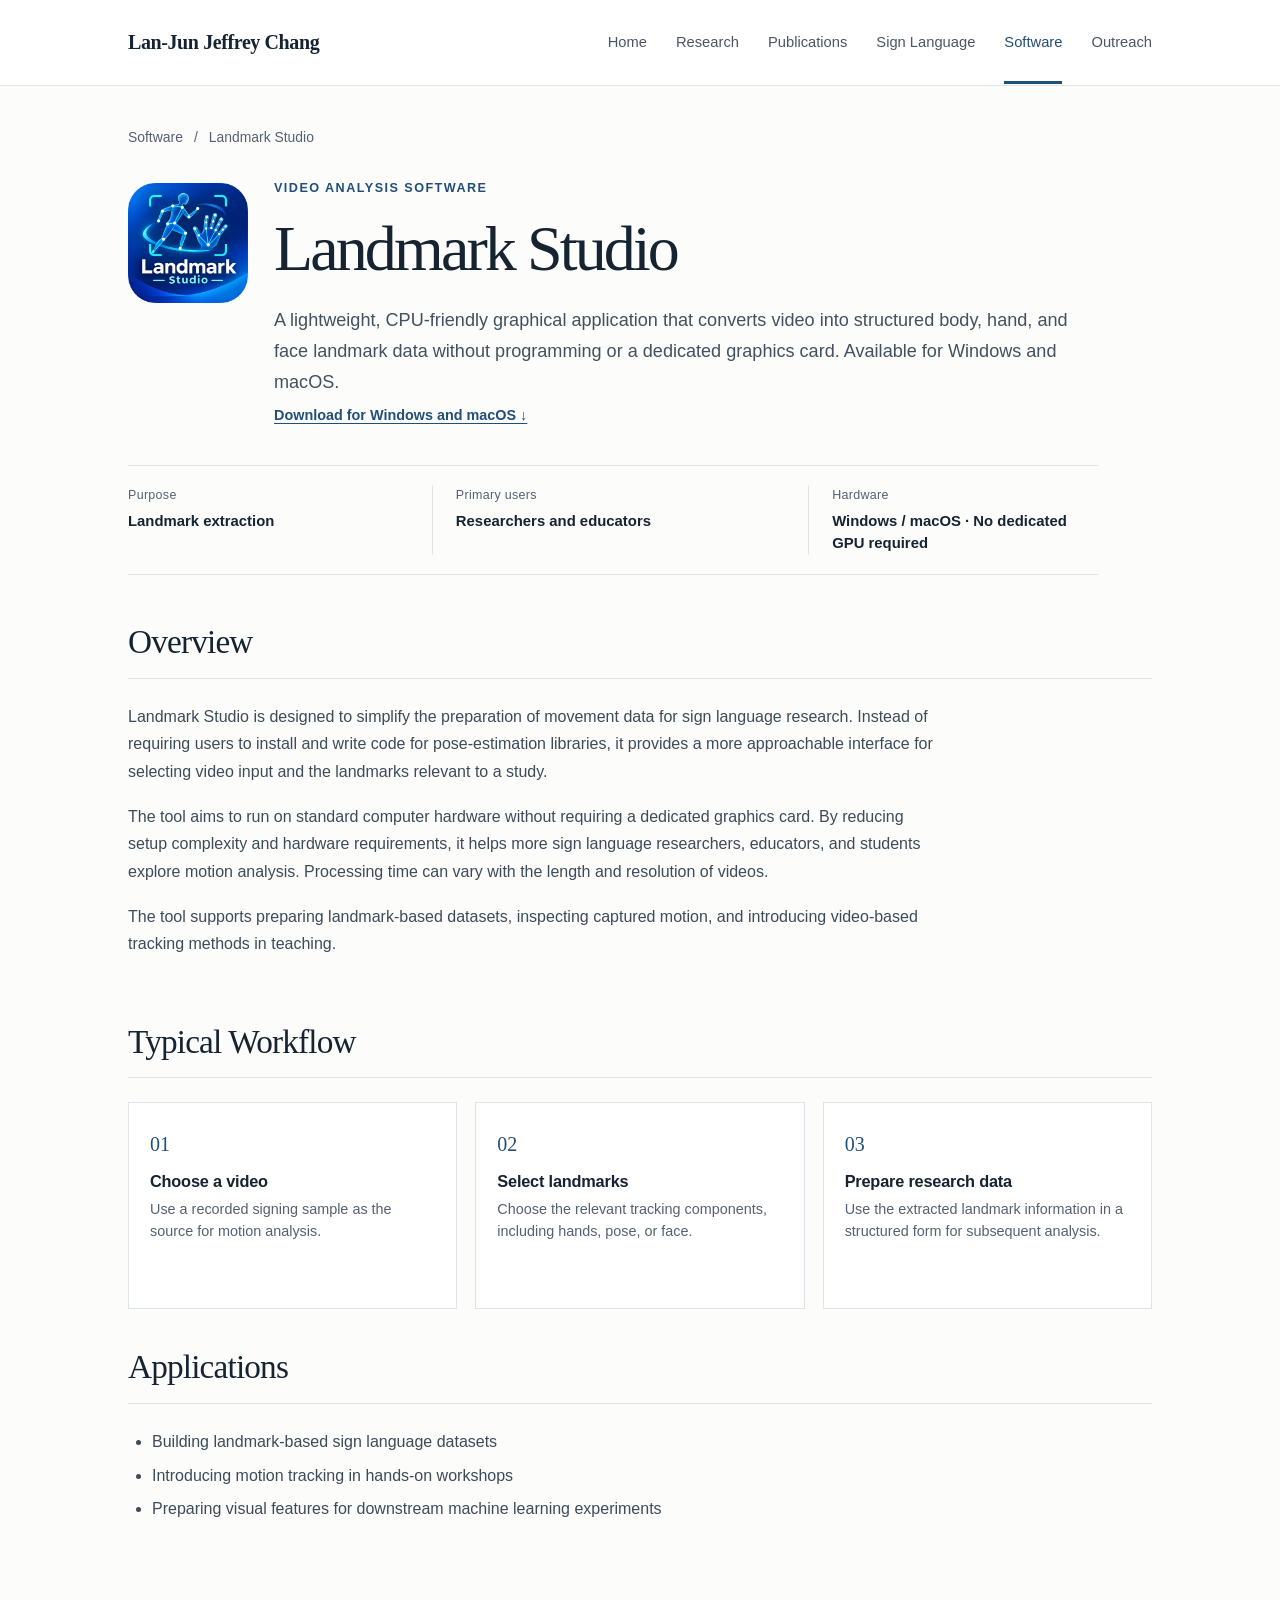
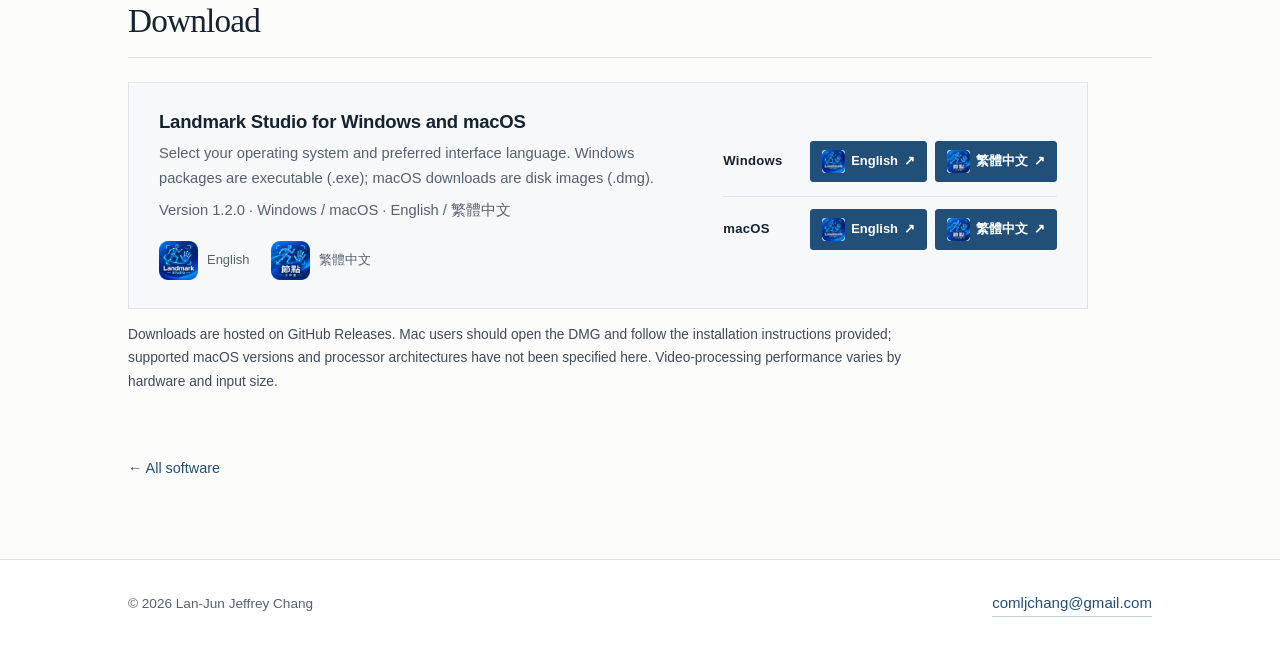
==== commit a929cc4d: "Add files via upload" ====
--- a/landmark-studio.html
+++ b/landmark-studio.html
@@ -8,9 +8,9 @@
 <meta content="#ffffff" name="theme-color"/>
 <title>Landmark Studio | Lan-Jun Jeffrey Chang</title>
 <link href="favicon.svg" rel="icon" type="image/svg+xml"/>
-<link href="styles.css" rel="stylesheet"/>
-<script defer="" src="software-links.js"></script>
-<script defer="" src="software-buttons.js"></script>
+<link href="styles.css?v=20261120-outreach" rel="stylesheet"/>
+<script defer="" src="software-links.js?v=20261120"></script>
+<script defer="" src="software-buttons.js?v=20261120"></script>
 <!-- Cloudflare Web Analytics -->
 <script data-cf-beacon='{"token":"f5f87599f31e4d71a6280b4d701c4378"}' src="https://static.cloudflareinsights.com/beacon.min.js" type="module"></script>
 <!-- End Cloudflare Web Analytics -->
@@ -26,15 +26,15 @@
 <a href="publications.html">Publications</a>
 <a href="sign-language.html">Sign Language</a>
 <a aria-current="page" href="software.html">Software</a>
-</nav>
+<a href="outreach.html">Outreach</a></nav>
 </div>
 </header>
 <main class="container" id="main">
 <nav aria-label="Breadcrumb" class="breadcrumb"><a href="software.html">Software</a><span aria-hidden="true">/</span><span>Landmark Studio</span></nav>
 <section class="page-intro app-intro">
-<p class="eyebrow">Video analysis software</p>
-<h1>Landmark Studio</h1>
-<p class="summary">A lightweight, CPU-friendly graphical application that converts video into structured body, hand, and face landmark data without programming or a dedicated graphics card. Available for Windows and macOS.</p>
+<div class="app-title-row"><img alt="" class="app-icon" decoding="async" height="400" src="landmark-en.webp" width="400"/><div><p class="eyebrow">Video analysis software</p><h1>Landmark Studio</h1><p class="summary">A lightweight, CPU-friendly graphical application that converts video into structured body, hand, and face landmark data without programming or a dedicated graphics card. Available for Windows and macOS.</p><a class="app-jump" href="#download">Download for Windows and macOS ↓</a></div></div>
+
+
 <div aria-label="Software overview" class="app-quick-facts">
 <div><span class="fact-label">Purpose</span><strong>Landmark extraction</strong></div>
 <div><span class="fact-label">Primary users</span><strong>Researchers and educators</strong></div>
@@ -67,8 +67,8 @@
 <div class="download-panel">
 <div class="download-panel-copy"><h3>Landmark Studio for Windows and macOS</h3>
 <p>Select your operating system and preferred interface language. Windows packages are executable (.exe); macOS downloads are disk images (.dmg).</p>
-<p class="release-meta" data-release-version="landmark">Version 1.2.0 · Windows / macOS · English / 繁體中文</p></div>
-<div class="download-panel-action"><div aria-label="Download options by operating system and language" class="platform-download-groups"><div aria-label="Landmark Studio for Windows" class="platform-download-group" role="group"><span class="platform-label">Windows</span><div class="language-downloads"><a aria-label="Download Landmark Studio 1.2.0 for Windows in English" class="download-link" data-download-link="landmark.windows.en" href="https://github.com/Jeffrey9049/Jeffrey9049.github.io/releases/download/2/SignLanguage-Landmark--1.2.0.exe" lang="en" rel="noopener noreferrer" target="_blank">English <span aria-hidden="true">↗</span></a><a aria-label="下載 Landmark Studio 1.2.0 Windows 繁體中文版" class="download-link" data-download-link="landmark.windows.zh" href="https://github.com/Jeffrey9049/Jeffrey9049.github.io/releases/download/V1.1.2/Landmarkzh-1.2.0.exe" lang="zh-Hant" rel="noopener noreferrer" target="_blank">繁體中文 <span aria-hidden="true">↗</span></a></div></div><div aria-label="Landmark Studio for macOS" class="platform-download-group" role="group"><span class="platform-label">macOS</span><div class="language-downloads"><a aria-label="Download Landmark Studio 1.2.0 for macOS in English" class="download-link" data-download-link="landmark.macos.en" href="https://github.com/Jeffrey9049/Jeffrey9049.github.io/releases/download/mac01/Landmark-EN-1.2.0.dmg" lang="en" rel="noopener noreferrer" target="_blank">English <span aria-hidden="true">↗</span></a><a aria-label="下載 Landmark Studio 1.2.0 macOS 繁體中文版" class="download-link" data-download-link="landmark.macos.zh" href="https://github.com/Jeffrey9049/Jeffrey9049.github.io/releases/download/mac01/Landmark-ZH-1.2.0.dmg" lang="zh-Hant" rel="noopener noreferrer" target="_blank">繁體中文 <span aria-hidden="true">↗</span></a></div></div></div></div>
+<p class="release-meta" data-release-version="landmark">Version 1.2.0 · Windows / macOS · English / 繁體中文</p><div class="edition-preview"><span><img alt="" class="edition-icon" decoding="async" height="400" src="landmark-en.webp" width="400"/><span>English</span></span><span><img alt="" class="edition-icon" decoding="async" height="400" src="landmark-zh.webp" width="400"/><span lang="zh-Hant">繁體中文</span></span></div></div>
+<div class="download-panel-action"><div aria-label="Download options by operating system and language" class="platform-download-groups"><div aria-label="Landmark Studio for Windows" class="platform-download-group" role="group"><span class="platform-label">Windows</span><div class="language-downloads"><a aria-label="Download Landmark Studio 1.2.0 for Windows in English" class="download-link" data-download-link="landmark.windows.en" href="https://github.com/Jeffrey9049/Jeffrey9049.github.io/releases/download/2/SignLanguage-Landmark--1.2.0.exe" lang="en" rel="noopener noreferrer" target="_blank"><img alt="" class="download-icon" decoding="async" height="400" src="landmark-en.webp" width="400"/>English <span aria-hidden="true">↗</span></a><a aria-label="下載 Landmark Studio 1.2.0 Windows 繁體中文版" class="download-link" data-download-link="landmark.windows.zh" href="https://github.com/Jeffrey9049/Jeffrey9049.github.io/releases/download/V1.1.2/Landmarkzh-1.2.0.exe" lang="zh-Hant" rel="noopener noreferrer" target="_blank"><img alt="" class="download-icon" decoding="async" height="400" src="landmark-zh.webp" width="400"/>繁體中文 <span aria-hidden="true">↗</span></a></div></div><div aria-label="Landmark Studio for macOS" class="platform-download-group" role="group"><span class="platform-label">macOS</span><div class="language-downloads"><a aria-label="Download Landmark Studio 1.2.0 for macOS in English" class="download-link" data-download-link="landmark.macos.en" href="https://github.com/Jeffrey9049/Jeffrey9049.github.io/releases/download/mac01/Landmark-EN-1.2.0.dmg" lang="en" rel="noopener noreferrer" target="_blank"><img alt="" class="download-icon" decoding="async" height="400" src="landmark-en.webp" width="400"/>English <span aria-hidden="true">↗</span></a><a aria-label="下載 Landmark Studio 1.2.0 macOS 繁體中文版" class="download-link" data-download-link="landmark.macos.zh" href="https://github.com/Jeffrey9049/Jeffrey9049.github.io/releases/download/mac01/Landmark-ZH-1.2.0.dmg" lang="zh-Hant" rel="noopener noreferrer" target="_blank"><img alt="" class="download-icon" decoding="async" height="400" src="landmark-zh.webp" width="400"/>繁體中文 <span aria-hidden="true">↗</span></a></div></div></div></div>
 </div>
 <p class="software-note">Downloads are hosted on GitHub Releases. Mac users should open the DMG and follow the installation instructions provided; supported macOS versions and processor architectures have not been specified here. Video-processing performance varies by hardware and input size.</p>
 </section>
@@ -82,4 +82,3 @@
 </footer>
 </body>
 </html>
-
--- a/styles.css
+++ b/styles.css
@@ -252,3 +252,39 @@
 @media(max-width:1050px){.platform-download-group{grid-template-columns:1fr;gap:7px}}
 @media(max-width:800px){.download-panel-action{width:100%}.platform-download-group{grid-template-columns:90px minmax(0,1fr);gap:12px}}
 @media(max-width:450px){.platform-download-group{grid-template-columns:1fr;gap:6px}.platform-download-group .language-downloads{display:grid;grid-template-columns:repeat(2,minmax(0,1fr));gap:7px}.platform-download-group .download-link{min-width:0;padding:9px 5px;font-size:.78rem}}
+
+/* Outreach and software branding — original application artwork */
+.software-card-heading{display:flex;align-items:flex-start;gap:16px;width:100%;margin-bottom:15px}
+.app-icon{width:84px;height:84px;object-fit:contain;flex:none;border-radius:17%;display:block}
+.software-card-heading-text{min-width:0;flex:1}
+.software-card-heading h3{margin:0 0 9px!important}
+.software-card-heading .software-version{margin:0!important}
+.app-title-row{display:flex;align-items:flex-start;gap:26px}
+.app-title-row>.app-icon{width:120px;height:120px;margin-top:5px}
+.app-title-row>div{min-width:0;flex:1}
+.app-jump{display:inline-block;font-weight:600;font-size:.9rem;margin-top:5px}
+.download-icon{width:23px;height:23px;object-fit:contain;flex:none;border-radius:15%;display:block}
+.edition-preview{display:flex;gap:22px;flex-wrap:wrap;margin-top:17px}
+.edition-preview>span{display:flex;align-items:center;gap:9px;font-size:.81rem;color:var(--muted)}
+.edition-icon{width:39px;height:39px;object-fit:contain;border-radius:15%}
+.tool-mini-grid{display:grid;grid-template-columns:repeat(2,minmax(0,1fr));gap:16px;margin:22px 0}
+.tool-mini{display:flex;align-items:center;gap:14px;padding:16px;background:var(--paper);border:1px solid var(--line);text-decoration:none;color:var(--ink);min-width:0}
+.tool-mini:hover{border-color:var(--accent);color:var(--accent)}
+.mini-app-icon{width:58px;height:58px;object-fit:contain;flex:none;border-radius:15%}
+.tool-mini>span:nth-child(2){display:flex;flex-direction:column;gap:4px;flex:1;min-width:0}
+.tool-mini strong{font-size:.98rem;line-height:1.4}
+.tool-mini>span>span{font-size:.82rem;line-height:1.45;color:var(--muted)}
+.mini-arrow{color:var(--accent);flex:none}
+.related-page-links{font-size:.93rem;display:flex;gap:12px;flex-wrap:wrap}
+.outreach-teaching{display:grid;grid-template-columns:1.15fr 1fr;gap:32px;align-items:start}
+.outreach-teaching .teaching-photo{margin:0;max-width:none}
+.outreach-teaching .teaching-photo img{width:100%;height:auto}
+.outreach-teaching h3{margin-top:0}
+.outreach-meta{font-size:.88rem;color:var(--muted)!important}
+.accessibility-principles{display:grid;grid-template-columns:repeat(2,minmax(0,1fr));gap:0 28px;margin:22px 0;border-top:1px solid var(--line)}
+.accessibility-principles>div{border-bottom:1px solid var(--line);padding:18px 0}
+.accessibility-principles h3{margin:0 0 7px}
+.accessibility-principles p{margin:0;font-size:.94rem}
+@media(max-width:900px){.site-nav{column-gap:16px}.header-inner{gap:16px}}
+@media(max-width:690px){.app-title-row{gap:15px}.app-title-row>.app-icon{width:76px;height:76px}.app-title-row h1{font-size:clamp(1.85rem,7vw,2.55rem)}.tool-mini-grid,.outreach-teaching{grid-template-columns:1fr;gap:17px}.outreach-teaching .teaching-photo{margin:0}.software-card-heading .app-icon{width:70px;height:70px}.outreach-teaching h3{margin-top:0}}
+@media(max-width:450px){.accessibility-principles{grid-template-columns:1fr}.download-icon{width:19px;height:19px}.platform-download-group .download-link{gap:4px}.edition-preview{gap:12px}.app-title-row{gap:12px}}
